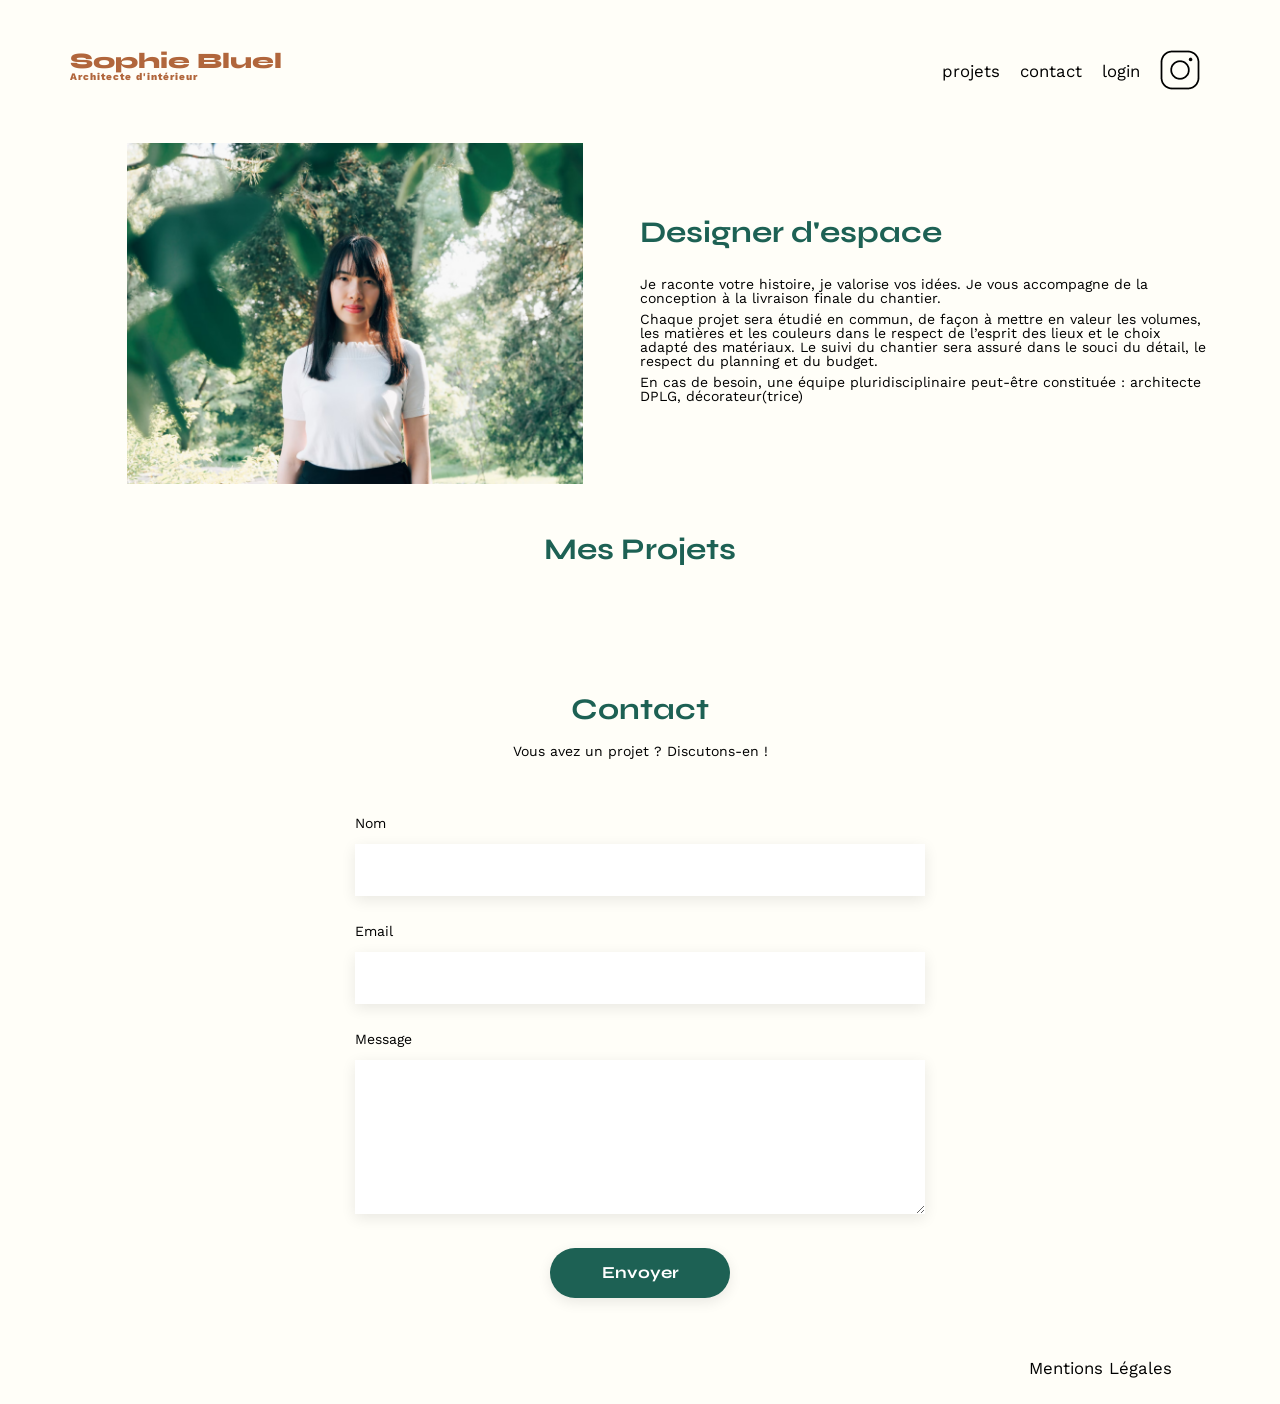
==== FrontEnd/index.html @ 39e6b961 "html login ok" ====
<!DOCTYPE html>
<html lang="fr">

<head>
	<meta charset="UTF-8">
	<title>Sophie Bluel - Architecte d'intérieur</title>
	<meta name="viewport" content="width=device-width, initial-scale=1.0">
	<link rel="preconnect" href="https://fonts.googleapis.com">
	<link rel="preconnect" href="https://fonts.gstatic.com" crossorigin>
	<link href="https://fonts.googleapis.com/css2?family=Syne:wght@700;800&family=Work+Sans&display=swap"
		rel="stylesheet">
	<meta name="description" content="">
	<link rel="stylesheet" href="./assets/style.css">
</head>

<body>
	<header>
		<h1>Sophie Bluel <span>Architecte d'intérieur</span></h1>
		<nav>
			<ul>
				<li>projets</li>
				<li>contact</li>
				<li><a href="./login.html">login</a></li>
				<li><img src="./assets/icons/instagram.png" alt="Instagram"></li>
			</ul>
		</nav>
	</header>
	<main>
		<section id="introduction">
			<figure>
				<img src="./assets/images/sophie-bluel.png" alt="">
			</figure>
			<article>
				<h2>Designer d'espace</h2>
				<p>Je raconte votre histoire, je valorise vos idées. Je vous accompagne de la conception à la livraison
					finale du chantier.</p>
				<p>Chaque projet sera étudié en commun, de façon à mettre en valeur les volumes, les matières et les
					couleurs dans le respect de l’esprit des lieux et le choix adapté des matériaux. Le suivi du
					chantier sera assuré dans le souci du détail, le respect du planning et du budget.</p>
				<p>En cas de besoin, une équipe pluridisciplinaire peut-être constituée : architecte DPLG,
					décorateur(trice)</p>
			</article>
		</section>
		<section id="portfolio">
			<h2>Mes Projets</h2>
			<div class="filters"></div>
			<div class="gallery"></div>
		</section>
		<section id="contact">
			<h2>Contact</h2>
			<p>Vous avez un projet ? Discutons-en !</p>
			<form action="#" method="post">
				<label for="name">Nom</label>
				<input type="text" name="name" id="name">
				<label for="email">Email</label>
				<input type="email" name="email" id="email">
				<label for="message">Message</label>
				<textarea name="message" id="message" cols="30" rows="10"></textarea>
				<input type="submit" value="Envoyer">
			</form>
		</section>
	</main>

	<footer>
		<nav>
			<ul>
				<li>Mentions Légales</li>
			</ul>
		</nav>
	</footer>

	<script src="./script.js"></script>

</body>

</html>
---- FrontEnd/assets/style.css ----
/* http://meyerweb.com/eric/tools/css/reset/
   v2.0 | 20110126
   License: none (public domain)
*/

/* Mes ajouts */

html,
body {
	background-color: #FFFEF8;
}

nav a {
	color: inherit;
	text-decoration: none;
	font-weight: 400;
}

nav a:hover {
	font-weight: 600;
}

h1 a {
	display: flex;
	flex-direction: column;
	color: inherit;
	text-decoration: none;
	font-weight: inherit;
}

/* Le span est maintenant dans le lien du logo. */
h1 a span {
	font-family: 'Work Sans';
	font-size: 10px;
	letter-spacing: 0.1em;
}

/* Button */

.filters {
	display: flex;
	justify-content: center;
	gap: 10px;
	margin-bottom: 50px;
}

.filters button {
	font-family: "Syne";
	font-weight: 700;
	color: #1d6154;
	background-color: white;
	border: 1px solid #1d6154;
	border-radius: 60px;
	padding: 10px 20px;
	cursor: pointer;
}

.filters button:hover {
	color: white;
	background-color: #1d6154;
}

/* Page de connexion */
#login {
	width: 50%;
	margin: 50px auto;
}

#login>* {
	text-align: center;
}

#login h2 {
	margin-bottom: 20px;
}

#login form {
	margin-top: 30px;
	display: flex;
	flex-direction: column;
	text-align: left;
}

#login input {
	height: 50px;
	font-size: 1.2em;
	border: none;
	box-shadow: 0px 4px 14px rgba(0, 0, 0, 0.09);
}

#login label {
	margin: 2em 0 1em;
}

#login a {
	color: inherit;
	text-align: center;
	text-decoration: underline;
}

/* Base */

html,
body,
div,
span,
applet,
object,
iframe,
h1,
h2,
h3,
h4,
h5,
h6,
p,
blockquote,
pre,
a,
abbr,
acronym,
address,
big,
cite,
code,
del,
dfn,
em,
img,
ins,
kbd,
q,
s,
samp,
small,
strike,
strong,
sub,
sup,
tt,
var,
b,
u,
i,
center,
dl,
dt,
dd,
ol,
ul,
li,
fieldset,
form,
label,
legend,
table,
caption,
tbody,
tfoot,
thead,
tr,
th,
td,
article,
aside,
canvas,
details,
embed,
figure,
figcaption,
footer,
header,
hgroup,
menu,
nav,
output,
ruby,
section,
summary,
time,
mark,
audio,
video {
	margin: 0;
	padding: 0;
	border: 0;
	font-size: 100%;
	font: inherit;
	vertical-align: baseline;
}

/* HTML5 display-role reset for older browsers */
article,
aside,
details,
figcaption,
figure,
footer,
header,
hgroup,
menu,
nav,
section {
	display: block;
}

body {
	line-height: 1;
}

ol,
ul {
	list-style: none;
}

blockquote,
q {
	quotes: none;
}

blockquote:before,
blockquote:after,
q:before,
q:after {
	content: '';
	content: none;
}

table {
	border-collapse: collapse;
	border-spacing: 0;
}

/** end reset css**/
body {
	max-width: 1140px;
	margin: auto;
	font-family: 'Work Sans';
	font-size: 14px;
}

header {
	display: flex;
	justify-content: space-between;
	margin: 50px 0
}

section {
	margin: 50px 0
}

h1 {
	display: flex;
	flex-direction: column;
	font-family: 'Syne';
	font-size: 22px;
	font-weight: 800;
	color: #B1663C
}

h1>span {
	font-family: 'Work Sans';
	font-size: 10px;
	letter-spacing: 0.1em;
	;
}

h2 {
	font-family: 'Syne';
	font-weight: 700;
	font-size: 30px;
	color: #1D6154
}

nav ul {
	display: flex;
	align-items: center;
	list-style-type: none;

}

nav li {
	padding: 0 10px;
	font-size: 1.2em;
}

li:hover {
	color: #B1663C;
}

#introduction {
	display: flex;
	align-items: center;
}

#introduction figure {
	flex: 1
}

#introduction img {
	display: block;
	margin: auto;
	width: 80%;
}

#introduction article {
	flex: 1
}

#introduction h2 {
	margin-bottom: 1em;
}

#introduction p {
	margin-bottom: 0.5em;
}

#portfolio h2 {
	text-align: center;
	margin-bottom: 1em;
}

.gallery {
	width: 100%;
	display: grid;
	grid-template-columns: 1fr 1fr 1fr;
	grid-column-gap: 20px;
	grid-row-gap: 20px;
}

.gallery img {
	width: 100%;

}

#contact {
	width: 50%;
	margin: auto;
}

#contact>* {
	text-align: center;

}

#contact h2 {
	margin-bottom: 20px;
}

#contact form {
	text-align: left;
	margin-top: 30px;
	display: flex;
	flex-direction: column;
}

#contact input {
	height: 50px;
	font-size: 1.2em;
	border: none;
	box-shadow: 0px 4px 14px rgba(0, 0, 0, 0.09);
}

#contact label {
	margin: 2em 0 1em 0;
}

#contact textarea {
	border: none;
	box-shadow: 0px 4px 14px rgba(0, 0, 0, 0.09);
}

input[type="submit"] {
	font-family: 'Syne';
	font-weight: 700;
	color: white;
	background-color: #1D6154;
	margin: 2em auto;
	width: 180px;
	text-align: center;
	border-radius: 60px;
}

footer nav ul {
	display: flex;
	justify-content: flex-end;
	margin: 2em
}
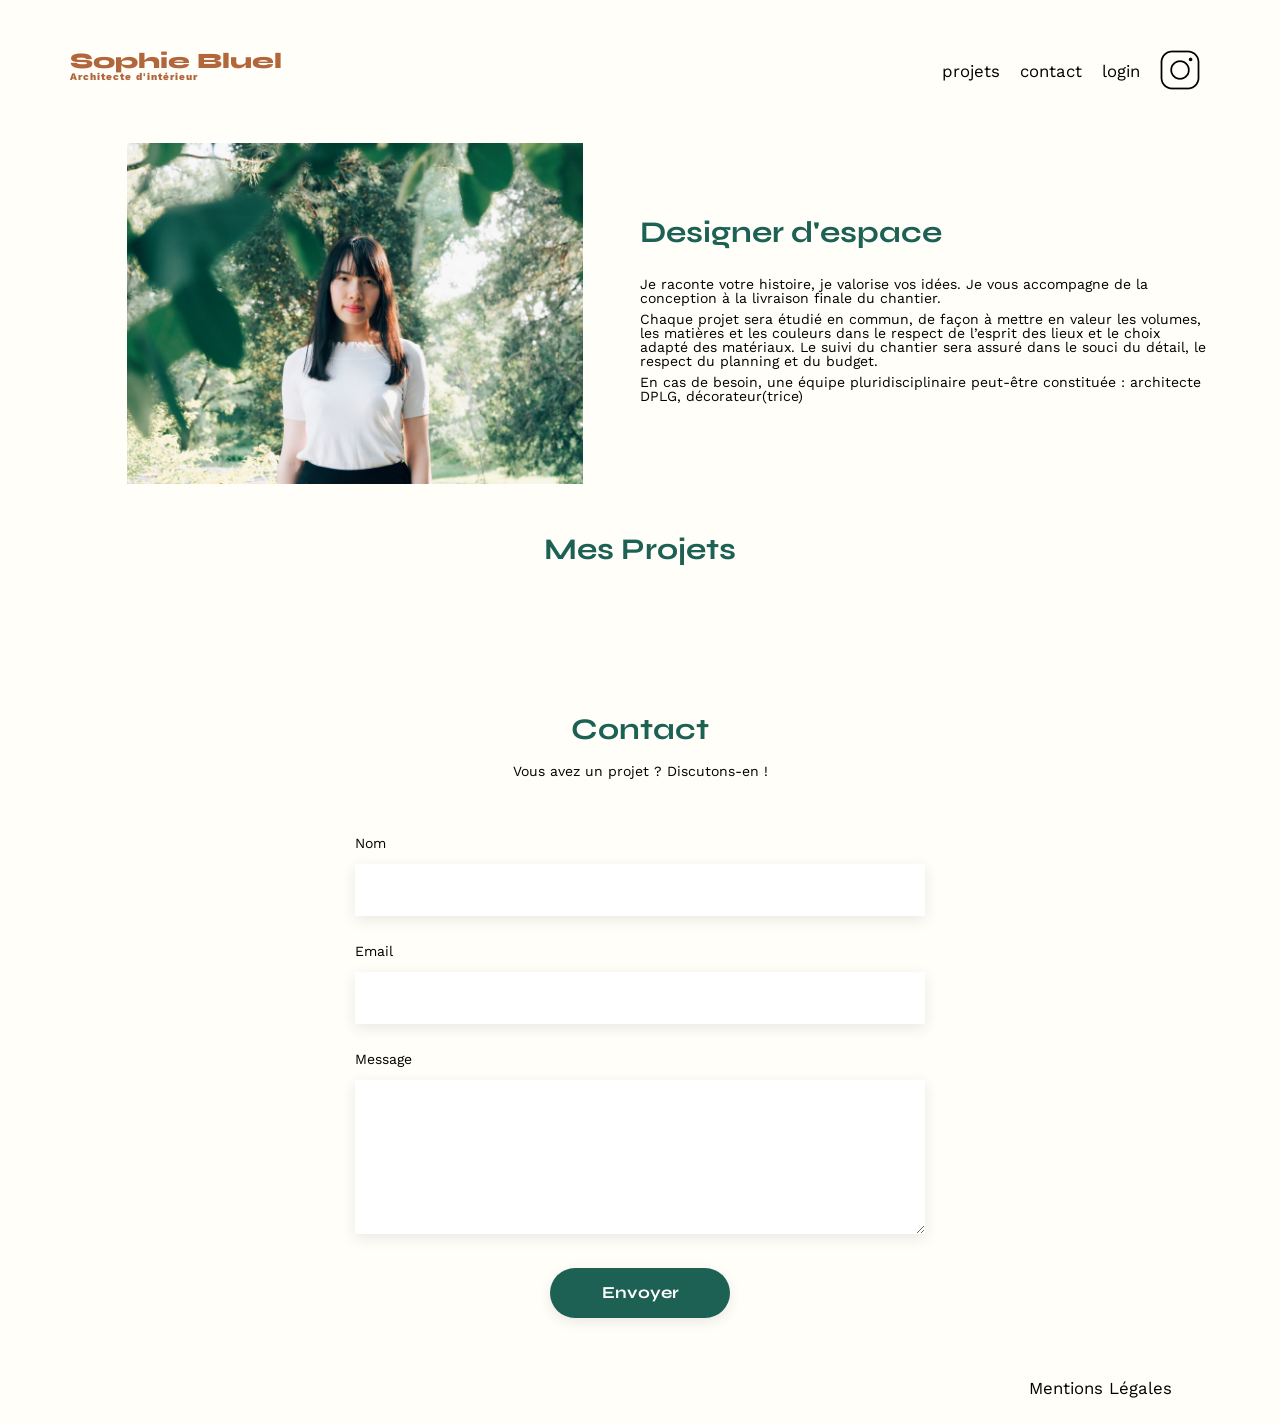
==== commit b721f1f8: "5.3 ok" ====
--- a/FrontEnd/index.html
+++ b/FrontEnd/index.html
@@ -10,17 +10,22 @@
 	<link href="https://fonts.googleapis.com/css2?family=Syne:wght@700;800&family=Work+Sans&display=swap"
 		rel="stylesheet">
 	<meta name="description" content="">
+	<link rel="stylesheet" href="https://cdnjs.cloudflare.com/ajax/libs/font-awesome/6.5.2/css/all.min.css">
 	<link rel="stylesheet" href="./assets/style.css">
 </head>
 
 <body>
+	<div id="edit-mode">
+		<i class="fa-solid fa-pen-to-square"></i>
+		<span>Mode édition</span>
+	</div>
 	<header>
 		<h1>Sophie Bluel <span>Architecte d'intérieur</span></h1>
 		<nav>
 			<ul>
 				<li>projets</li>
 				<li>contact</li>
-				<li><a href="./login.html">login</a></li>
+				<li><a id="login-link" href="./login.html">login</a></li>
 				<li><img src="./assets/icons/instagram.png" alt="Instagram"></li>
 			</ul>
 		</nav>
@@ -42,7 +47,13 @@
 			</article>
 		</section>
 		<section id="portfolio">
-			<h2>Mes Projets</h2>
+			<div class="portfolio-title">
+				<h2>Mes Projets</h2>
+				<div id="edit-projects">
+					<i class="fa-regular fa-pen-to-square"></i>
+					<span>modifier</span>
+				</div>
+			</div>
 			<div class="filters"></div>
 			<div class="gallery"></div>
 		</section>
--- a/FrontEnd/assets/style.css
+++ b/FrontEnd/assets/style.css
@@ -28,7 +28,6 @@
 	font-weight: inherit;
 }
 
-/* Le span est maintenant dans le lien du logo. */
 h1 a span {
 	font-family: 'Work Sans';
 	font-size: 10px;
@@ -61,6 +60,7 @@
 }
 
 /* Page de connexion */
+
 #login {
 	width: 50%;
 	margin: 50px auto;
@@ -97,6 +97,53 @@
 	text-align: center;
 	text-decoration: underline;
 }
+
+#login-error {
+	margin: -1.5em 0 2em;
+	color: #D65353;
+	text-align: center;
+}
+
+#login-error:empty {
+	display: none;
+}
+
+#edit-mode {
+	display: none;
+	width: 100vw;
+	margin-left: calc(50% - 50vw);
+	background-color: black;
+	color: white;
+	justify-content: center;
+	align-items: center;
+	gap: 10px;
+	padding: 15px;
+	box-sizing: border-box;
+}
+
+#edit-mode i {
+	color: white;
+}
+
+.portfolio-title {
+	display: flex;
+	justify-content: center;
+	align-items: center;
+	gap: 20px;
+	margin-bottom: 50px;
+}
+
+#portfolio .portfolio-title h2 {
+	margin-bottom: 0;
+}
+
+#edit-projects {
+	display: none;
+	align-items: center;
+	gap: 8px;
+}
+
+/* Fin de Mes ajouts */
 
 /* Base */
 
@@ -385,4 +432,4 @@
 	display: flex;
 	justify-content: flex-end;
 	margin: 2em
-}
+}
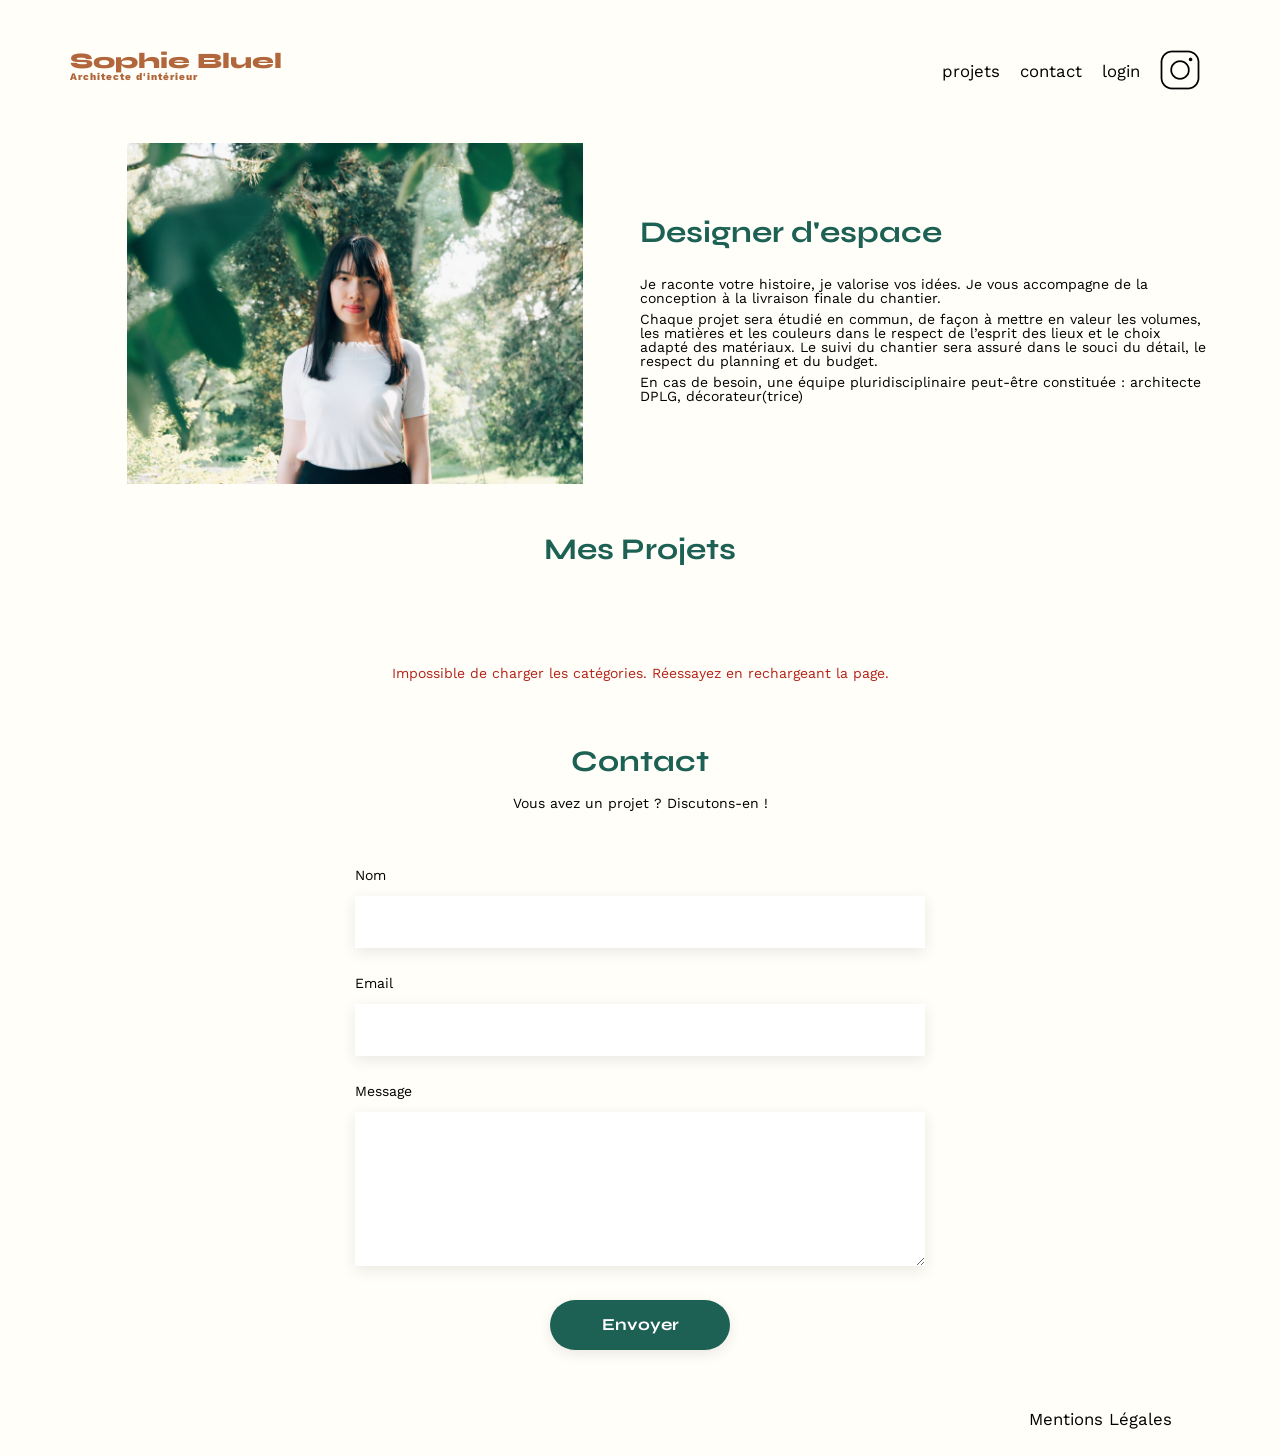
==== commit cf553ad0: "projet fini > dernière correction" ====
--- a/FrontEnd/index.html
+++ b/FrontEnd/index.html
@@ -49,12 +49,13 @@
 		<section id="portfolio">
 			<div class="portfolio-title">
 				<h2>Mes Projets</h2>
-				<div id="edit-projects">
+				<button id="edit-projects" type="button">
 					<i class="fa-regular fa-pen-to-square"></i>
 					<span>modifier</span>
-				</div>
+				</button>
 			</div>
 			<div class="filters"></div>
+			<p id="gallery-error" role="alert"></p>
 			<div class="gallery"></div>
 		</section>
 		<section id="contact">
@@ -80,8 +81,57 @@
 		</nav>
 	</footer>
 
+	<div id="modal">
+		<div class="modal-content" role="dialog" aria-modal="true" aria-label="Gestion des projets">
+			<button class="modal-close" type="button" aria-label="Fermer la fenêtre">
+				<i class="fa-solid fa-xmark"></i>
+			</button>
+			<div class="modal-gallery-view">
+				<h2>Galerie photo</h2>
+				<div class="modal-gallery"></div>
+				<p id="modal-error" role="alert"></p>
+				<hr class="modal-separator">
+				<button id="add-photo-button" type="button">Ajouter une photo</button>
+			</div>
+			<div class="modal-add-view">
+				<button id="back-to-gallery" type="button" aria-label="Retour à la galerie">
+					<i class="fa-solid fa-arrow-left"></i>
+				</button>
+
+				<h2>Ajout photo</h2>
+				<form id="add-work-form">
+					<label for="image">Photo</label>
+					<div class="photo-upload">
+						<img id="image-preview" alt="Aperçu de l'image">
+
+						<i class="fa-regular fa-image upload-placeholder"></i>
+
+						<label for="image" class="photo-upload-button upload-placeholder">
+							+ Ajouter photo
+						</label>
+
+						<span class="upload-placeholder">jpg, png : 4mo max</span>
+
+						<input type="file" id="image" name="image" accept=".jpg,.jpeg,.png">
+					</div>
+
+					<label for="title">Titre</label>
+					<input type="text" id="title" name="title">
+
+					<label for="category">Catégorie</label>
+					<select id="category" name="category">
+						<option value="">Choisir une catégorie</option>
+					</select>
+					<p id="add-work-error" role="alert"></p>
+					<hr class="modal-separator">
+					<button type="submit">Valider</button>
+				</form>
+			</div>
+		</div>
+	</div>
+
 	<script src="./script.js"></script>
 
 </body>
 
-</html>+</html>
--- a/FrontEnd/assets/style.css
+++ b/FrontEnd/assets/style.css
@@ -54,7 +54,8 @@
 	cursor: pointer;
 }
 
-.filters button:hover {
+.filters button:hover,
+.filters button.is-active {
 	color: white;
 	background-color: #1d6154;
 }
@@ -141,6 +142,258 @@
 	display: none;
 	align-items: center;
 	gap: 8px;
+	background: none;
+	border: none;
+	padding: 0;
+	font: inherit;
+	cursor: pointer;
+}
+
+/* Etape 6 - Modal */
+
+#modal {
+	display: none;
+	position: fixed;
+	inset: 0;
+	background-color: rgba(0, 0, 0, 0.4);
+	justify-content: center;
+	align-items: center;
+	z-index: 1000;
+}
+
+.modal-content {
+	overflow-y: auto;
+	width: 630px;
+	height: 688px;
+	max-width: calc(100vw - 40px);
+	max-height: calc(100vh - 80px);
+	background-color: white;
+	border-radius: 10px;
+	position: relative;
+	box-sizing: border-box;
+	padding: 40px 70px;
+}
+
+.modal-content h2 {
+	text-align: center;
+	margin-top: 45px;
+	color: black;
+	font-family: "Work Sans";
+	font-weight: 400;
+}
+
+.modal-close {
+	position: absolute;
+	top: 25px;
+	right: 25px;
+	background: none;
+	border: none;
+	font-size: 18px;
+	cursor: pointer;
+}
+
+.modal-gallery {
+	display: grid;
+	grid-template-columns: repeat(5, 1fr);
+	gap: 10px;
+	margin-top: 40px;
+}
+
+.modal-gallery img {
+	width: 100%;
+	height: 100px;
+	object-fit: cover;
+}
+
+.modal-project {
+	position: relative;
+}
+
+.modal-project img {
+	width: 100%;
+	height: 100px;
+	object-fit: cover;
+}
+
+.delete-project {
+	position: absolute;
+	top: 5px;
+	right: 5px;
+	width: 20px;
+	height: 20px;
+	border: none;
+	background-color: black;
+	color: white;
+	cursor: pointer;
+	display: flex;
+	justify-content: center;
+	align-items: center;
+	padding: 0;
+	font-size: 10px;
+}
+
+.modal-add-view {
+    display: none;
+    height: 100%;
+    box-sizing: border-box;
+}
+
+.modal-separator {
+	border: none;
+	border-top: 1px solid #b3b3b3;
+	margin: 40px 0 25px;
+}
+
+#add-photo-button {
+	display: block;
+	margin: 0 auto;
+	padding: 10px 30px;
+	border: none;
+	border-radius: 60px;
+	background-color: #1d6154;
+	color: white;
+	font-family: "Syne";
+	font-weight: 700;
+	cursor: pointer;
+}
+
+#back-to-gallery {
+	position: absolute;
+	top: 25px;
+	left: 25px;
+	background: none;
+	border: none;
+	padding: 0;
+	font-size: 20px;
+	cursor: pointer;
+}
+
+.modal-add-view h2 {
+	text-align: center;
+	margin-top: 45px;
+	margin-bottom: 30px;
+	color: black;
+	font-family: "Work Sans";
+	font-weight: 400;
+}
+
+#add-work-form {
+    display: flex;
+    flex-direction: column;
+    height: calc(100% - 105px);
+}
+
+#add-work-form .modal-separator {
+    margin-top: auto;
+    margin-bottom: 25px;
+}
+
+#add-work-form label {
+	margin-bottom: 10px;
+}
+
+#add-work-form input[type="text"],
+#add-work-form select {
+	height: 50px;
+	margin-bottom: 25px;
+	border: none;
+	box-shadow: 0 4px 14px rgba(0, 0, 0, 0.09);
+	font-family: "Work Sans";
+	padding: 0 15px;
+	box-sizing: border-box;
+}
+
+#add-work-form input[type="file"] {
+	background-color: #e8f1f6;
+	padding: 35px 20px;
+	height: auto;
+	margin-bottom: 25px;
+	border: none;
+	box-shadow: none;
+}
+
+#add-work-form button[type="submit"] {
+    width: 180px;
+    margin: 0 auto;
+    padding: 10px 20px;
+    border: none;
+    border-radius: 60px;
+    background-color: #a7a7a7;
+    color: white;
+    font-family: "Syne";
+    font-weight: 700;
+    cursor: pointer;
+}
+
+.photo-upload {
+	display: flex;
+	flex-direction: column;
+	justify-content: center;
+	align-items: center;
+	background-color: #e8f1f6;
+	height: 170px;
+	padding: 20px;
+	margin-bottom: 30px;
+	box-sizing: border-box;
+	overflow: hidden;
+}
+
+.photo-upload i {
+	font-size: 60px;
+	color: #b9c5cc;
+	margin-bottom: 10px;
+}
+
+.photo-upload-button {
+	background-color: #cbd6dc;
+	color: #306685;
+	border-radius: 50px;
+	padding: 10px 25px;
+	margin-bottom: 8px;
+	cursor: pointer;
+	font-weight: 500;
+}
+
+.photo-upload span {
+	font-size: 10px;
+	color: #444;
+}
+
+.photo-upload input[type="file"] {
+	display: none;
+}
+
+#image-preview {
+	display: none;
+	width: 100%;
+	height: 100%;
+	object-fit: contain;
+}
+
+/* Messages d'erreur et navigation au clavier */
+#add-work-error,
+#modal-error,
+#gallery-error {
+	color: #b42318;
+	text-align: center;
+	line-height: 1.4;
+	margin: 12px 0;
+}
+
+#add-work-error:empty,
+#modal-error:empty,
+#gallery-error:empty {
+	display: none;
+}
+
+button:disabled {
+	cursor: not-allowed;
+}
+
+button:focus-visible,
+a:focus-visible {
+	outline: 2px solid #1d6154;
+	outline-offset: 4px;
 }
 
 /* Fin de Mes ajouts */
@@ -432,4 +685,4 @@
 	display: flex;
 	justify-content: flex-end;
 	margin: 2em
-}+}
